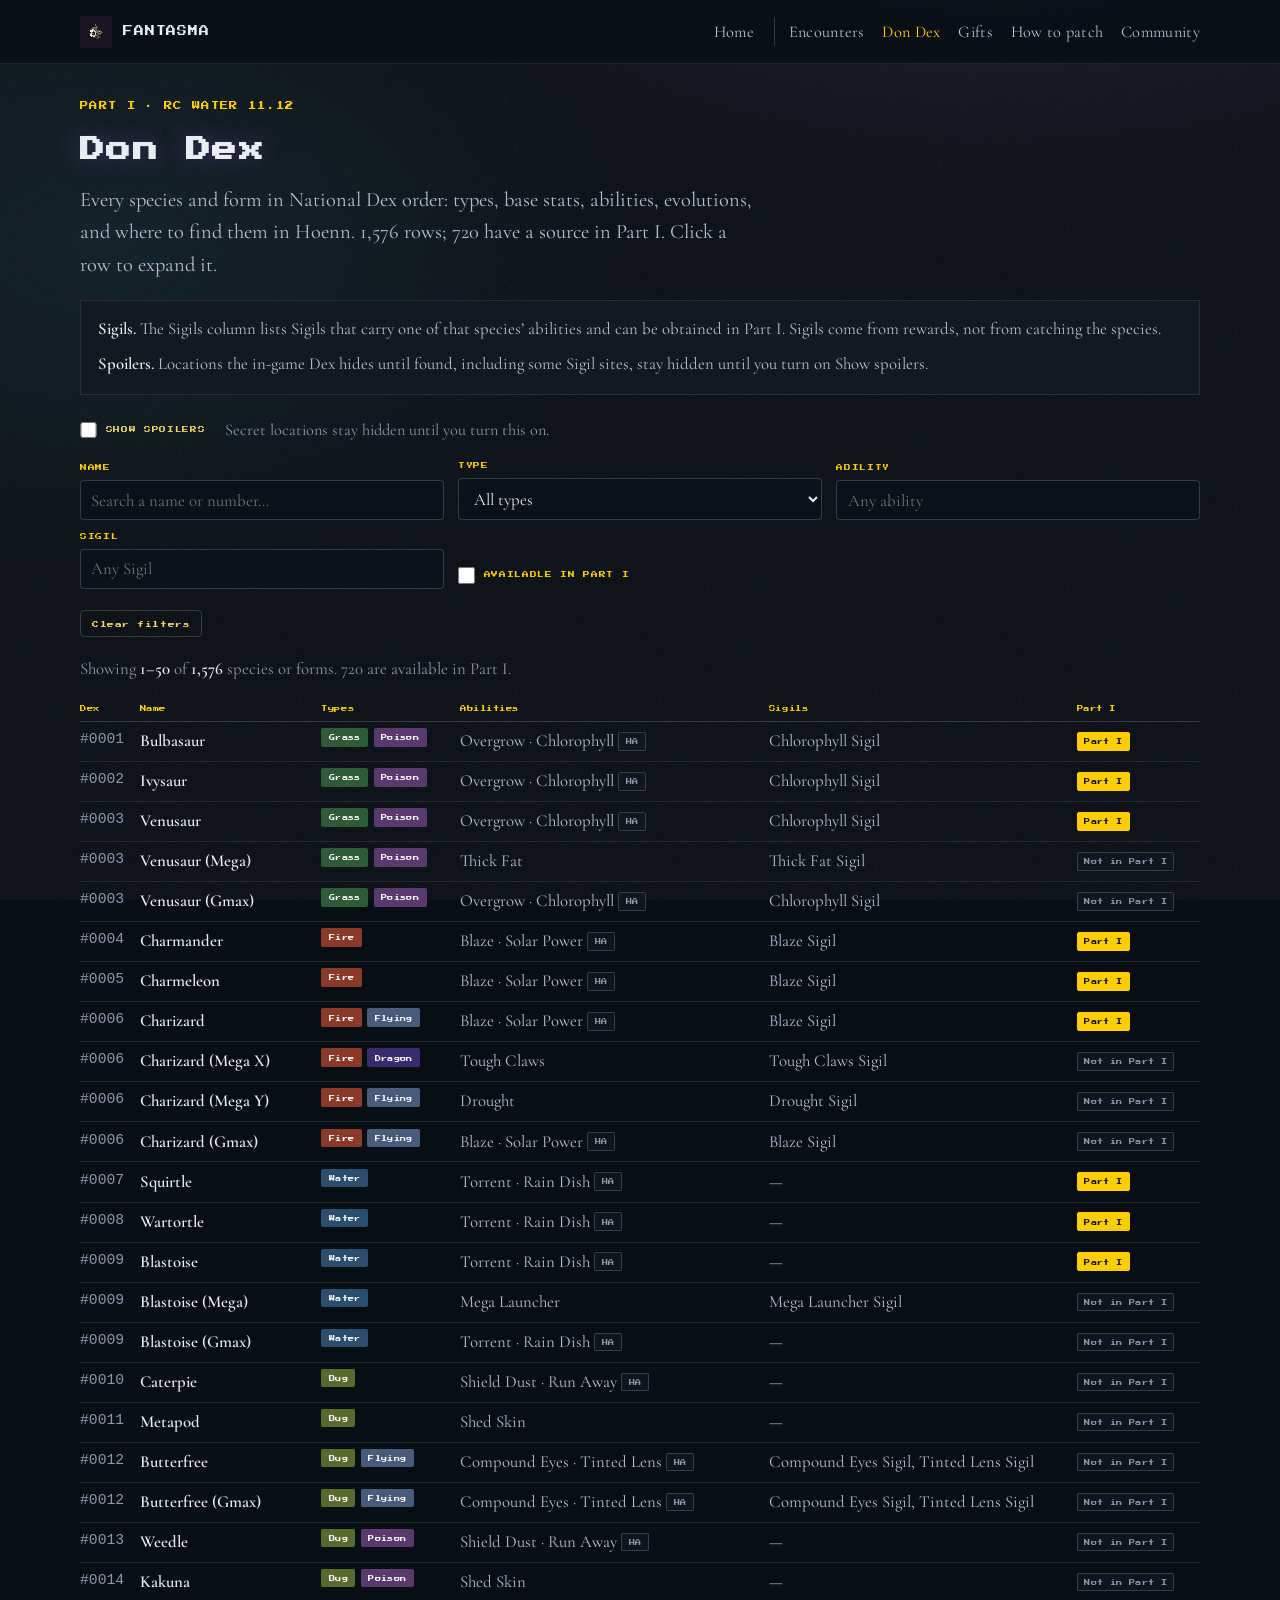
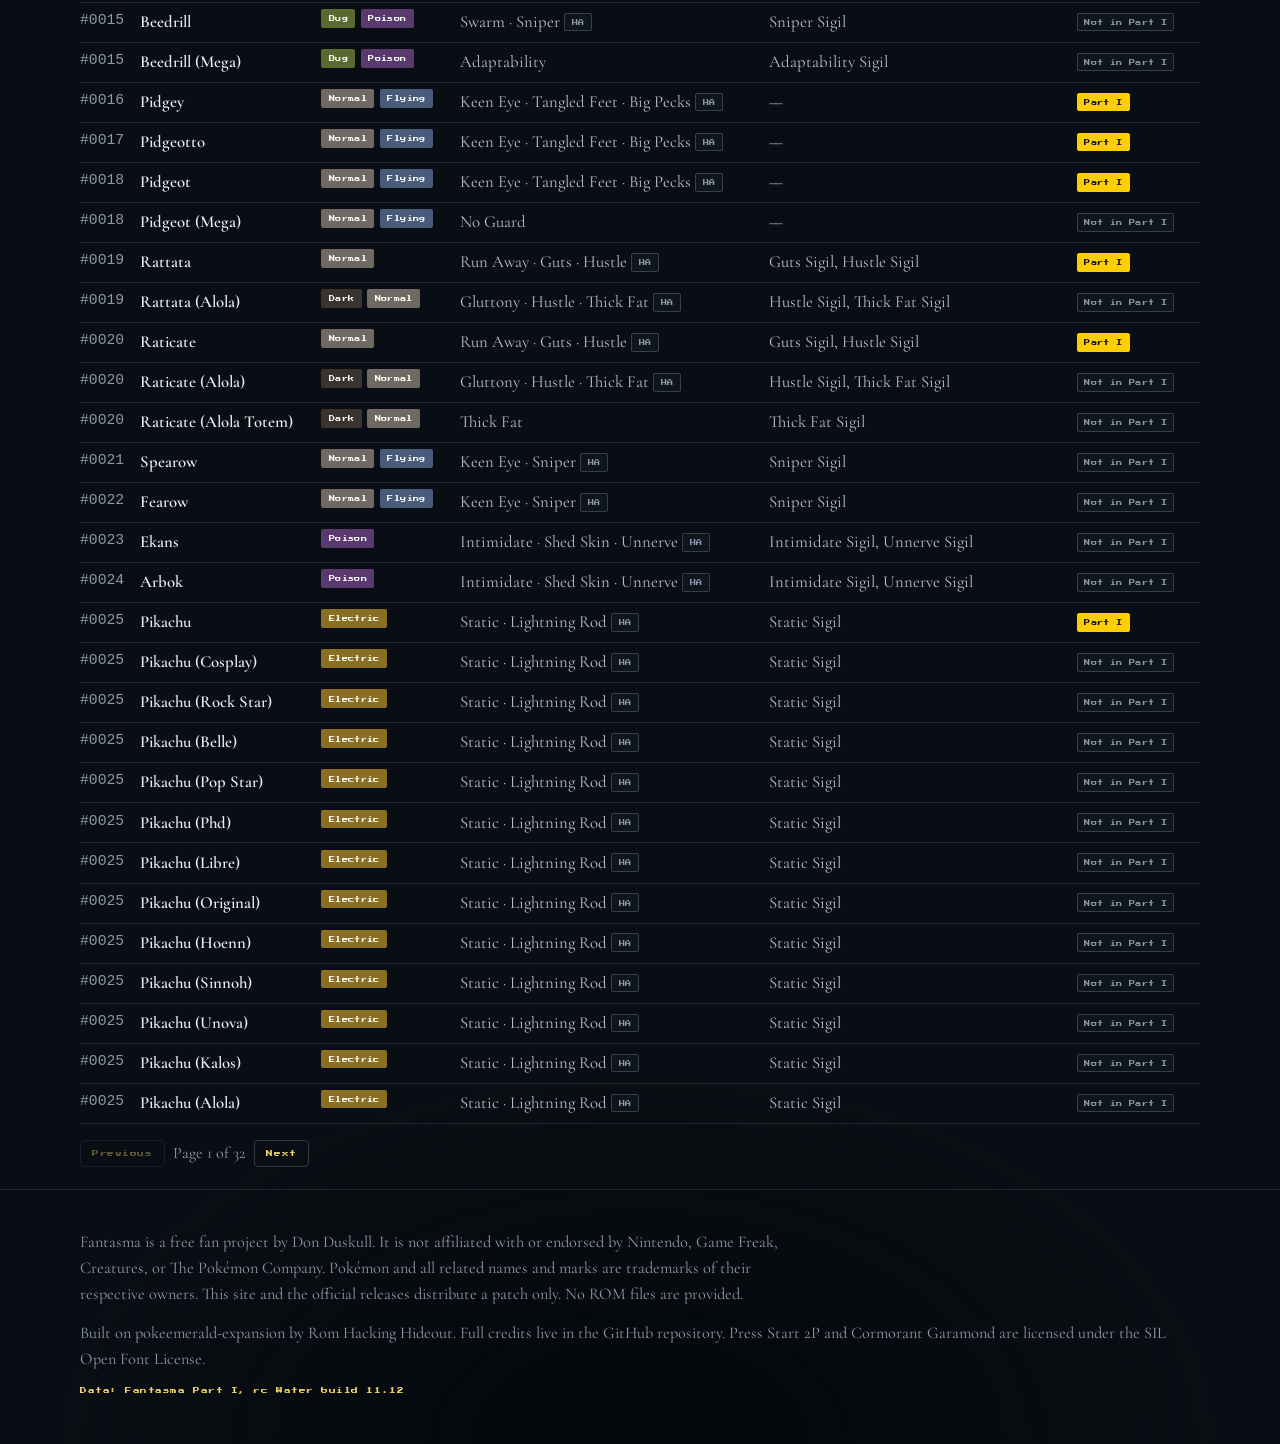
==== dondex.html @ 5aa1adce "Fantasma website" ====
<!DOCTYPE html>
<html lang="en">
<head>
  <meta charset="utf-8">
  <meta name="viewport" content="width=device-width, initial-scale=1">
  <title>Don Dex — Fantasma</title>
  <meta name="description" content="The Don Dex for Fantasma Part I, rc Water build 11.12: 1,576 species and forms with types, stats, abilities, Sigils, evolutions and locations.">
  <meta name="theme-color" content="#090e14">
  <meta name="author" content="Don Duskull">
  <link rel="icon" type="image/png" sizes="32x32" href="assets/favicon-32.png">
  <link rel="icon" type="image/png" sizes="16x16" href="assets/favicon-16.png">
  <link rel="apple-touch-icon" href="assets/apple-touch-icon.png">
  <link rel="stylesheet" href="assets/style.css">
</head>
<body class="data-page">
  <a class="skip" href="#main">Skip to content</a>
  <header class="nav">
    <div class="nav-inner">
      <a class="brand" href="index.html">
        <img src="assets/media/box-art-duskull.png" width="32" height="32" alt="">
        <span>FANTASMA</span>
      </a>
      <button class="nav-toggle" type="button" aria-expanded="false" aria-controls="site-nav" aria-label="Open menu">
        <span></span>
      </button>
      <ul class="nav-links" id="site-nav">
        <li><a href="index.html">Home</a></li>
        <li class="nav-sep"><a href="encounters.html">Encounters</a></li>
        <li><a href="dondex.html" aria-current="page">Don Dex</a></li>
        <li><a href="gifts.html">Gifts</a></li>
        <li><a href="index.html#patch">How to patch</a></li>
        <li><a href="index.html#discord">Community</a></li>
      </ul>
    </div>
  </header>

  <main id="main">
    <section class="data-hero">
      <div class="wrap">
        <p class="kicker">Part I · rc Water 11.12</p>
        <h1>Don Dex</h1>
        <p class="intro">Every species and form in National Dex order: types, base stats, abilities, evolutions, and where to find them in Hoenn. 1,576 rows; 720 have a source in Part I. Click a row to expand it.</p>
        <div class="data-notes">
          <p><strong>Sigils.</strong> The Sigils column lists Sigils that carry one of that species’ abilities and can be obtained in Part I. Sigils come from rewards, not from catching the species.</p>
          <p><strong>Spoilers.</strong> Locations the in-game Dex hides until found, including some Sigil sites, stay hidden until you turn on Show spoilers.</p>
        </div>
        <div class="spoiler-bar">
          <label class="spoiler-toggle">
            <input type="checkbox" id="show-spoilers">
            <span>Show spoilers</span>
          </label>
          <span class="fine">Secret locations stay hidden until you turn this on.</span>
        </div>
        <div class="filters filters-dex">
          <div class="field">
            <label for="filter-q">Name</label>
            <input id="filter-q" type="search" placeholder="Search a name or number…" autocomplete="off">
          </div>
          <div class="field">
            <label for="filter-type">Type</label>
            <select id="filter-type"></select>
          </div>
          <div class="field">
            <label for="filter-ability">Ability</label>
            <input id="filter-ability" type="text" list="ability-list" placeholder="Any ability" autocomplete="off">
            <datalist id="ability-list"></datalist>
          </div>
          <div class="field">
            <label for="filter-sigil">Sigil</label>
            <input id="filter-sigil" type="text" list="sigil-list" placeholder="Any Sigil" autocomplete="off">
            <datalist id="sigil-list"></datalist>
          </div>
          <div class="field field-check">
            <label class="spoiler-toggle" for="filter-part1">
              <input type="checkbox" id="filter-part1">
              <span>Available in Part I</span>
            </label>
          </div>
        </div>
        <p><button class="btn-tiny" type="button" id="clear-filters">Clear filters</button></p>
        <p class="results-status" id="results-status" aria-live="polite">Loading the Don Dex…</p>
        <div class="table-wrap">
          <table class="data-table dex-table">
            <thead>
              <tr>
                <th>Dex</th>
                <th>Name</th>
                <th>Types</th>
                <th>Abilities</th>
                <th>Sigils</th>
                <th>Part I</th>
              </tr>
            </thead>
            <tbody id="dex-body"></tbody>
          </table>
        </div>
        <div class="pager" id="pager" hidden>
          <button class="btn-tiny" type="button" id="page-prev">Previous</button>
          <span class="page-label" id="page-label"></span>
          <button class="btn-tiny" type="button" id="page-next">Next</button>
        </div>
      </div>
    </section>
  </main>

  <footer class="footer">
    <div class="wrap">
      <p class="legal">Fantasma is a free fan project by Don Duskull. It is not affiliated with or endorsed by Nintendo, Game Freak, Creatures, or The Pokémon Company. Pokémon and all related names and marks are trademarks of their respective owners. This site and the official releases distribute a patch only. No ROM files are provided.</p>
      <p class="credit">Built on pokeemerald-expansion by Rom Hacking Hideout. Full credits live in the GitHub repository. Press Start 2P and Cormorant Garamond are licensed under the SIL Open Font License.</p>
      <p class="data-credit">Data: Fantasma Part I, rc Water build 11.12</p>
    </div>
  </footer>

  <script src="assets/js/common.js"></script>
  <script src="assets/js/dondex.js"></script>
</body>
</html>
---- assets/style.css ----
/* Fantasma — Don Duskull, 2026. Self-contained. Fonts: Press Start 2P and Cormorant Garamond (OFL). */

@font-face {
  font-family: "Press Start 2P";
  src: url("fonts/press-start-2p.woff2") format("woff2");
  font-weight: 400;
  font-style: normal;
  font-display: swap;
}

@font-face {
  font-family: "Cormorant Garamond";
  src: url("fonts/cormorant-400.woff2") format("woff2");
  font-weight: 400;
  font-style: normal;
  font-display: swap;
}

@font-face {
  font-family: "Cormorant Garamond";
  src: url("fonts/cormorant-italic.woff2") format("woff2");
  font-weight: 400;
  font-style: italic;
  font-display: swap;
}

@font-face {
  font-family: "Cormorant Garamond";
  src: url("fonts/cormorant-600.woff2") format("woff2");
  font-weight: 600;
  font-style: normal;
  font-display: swap;
}

@font-face {
  font-family: "Cormorant Garamond";
  src: url("fonts/cormorant-700.woff2") format("woff2");
  font-weight: 700;
  font-style: normal;
  font-display: swap;
}

:root {
  /* Palette from the in-game title screen (01_title.png, 240x160). */
  --bg: #090e14;
  --bg-raise: #121920;
  --bg-card: #1b242b;
  --fog: #29333d;
  --line: rgba(175, 180, 201, 0.26);
  --line-strong: rgba(155, 111, 208, 0.55);
  --line-subtle: rgba(175, 180, 201, 0.14);
  --gold: #ffce00;
  --gold-soft: #f3d56a;
  --bone: #e8edf4;
  --bone-dim: #b7c0d0;
  --muted: #8e98aa;
  --violet: #9b6fd0;
  --violet-art: #8452bd;
  --violet-deep: #382848;
  --glow: rgba(132, 82, 189, 0.45);
  --eye: #9c3939;
  --ink: #e8edf4;
  --ink-on-accent: #090e14;
  --nav-bg: rgba(9, 14, 20, 0.86);
  --input-bg: #0b1118;
  --serif: "Cormorant Garamond", "Palatino Linotype", Palatino, "Times New Roman", serif;
  --pixel: "Press Start 2P", "Courier New", monospace;
  --mono: ui-monospace, "SF Mono", Menlo, Consolas, monospace;
  --wrap: 1120px;
  --nav-h: 64px;
  --radius: 4px;
}

*, *::before, *::after { box-sizing: border-box; }

html {
  scroll-behavior: smooth;
  background: var(--bg);
}

body {
  margin: 0;
  color: var(--ink);
  background:
    radial-gradient(1200px 700px at 78% -8%, rgba(132, 82, 189, 0.28), transparent 62%),
    radial-gradient(900px 560px at 8% 8%, rgba(41, 90, 107, 0.22), transparent 58%),
    radial-gradient(1000px 640px at 50% 100%, rgba(1, 6, 9, 0.85), transparent 58%),
    var(--bg);
  font-family: var(--serif);
  font-size: 1.2rem;
  line-height: 1.6;
  font-weight: 400;
}

body::before {
  content: "";
  position: fixed;
  inset: 0;
  pointer-events: none;
  z-index: 0;
  opacity: 0.07;
  background-image: url("data:image/svg+xml,%3Csvg xmlns='http://www.w3.org/2000/svg' width='180' height='180'%3E%3Cfilter id='n'%3E%3CfeTurbulence type='fractalNoise' baseFrequency='.85' numOctaves='4' stitchTiles='stitch'/%3E%3C/filter%3E%3Crect width='180' height='180' filter='url(%23n)'/%3E%3C/svg%3E");
}

img { max-width: 100%; height: auto; display: block; }
a { color: var(--gold-soft); text-underline-offset: 0.18em; }
a:hover { color: var(--gold); }
:focus-visible {
  outline: 2px solid var(--gold);
  outline-offset: 3px;
}

.skip {
  position: absolute;
  left: 1rem;
  top: -100px;
  background: var(--gold);
  color: var(--ink-on-accent);
  padding: 0.5rem 0.8rem;
  z-index: 100;
  font-family: var(--pixel);
  font-size: 0.55rem;
}
.skip:focus { top: 0.6rem; }

.wrap {
  width: min(var(--wrap), calc(100% - 2.4rem));
  margin-inline: auto;
  position: relative;
  z-index: 1;
}

/* ----- Nav ----- */
.nav {
  position: sticky;
  top: 0;
  z-index: 40;
  min-height: var(--nav-h);
  height: auto;
  display: flex;
  align-items: center;
  border-bottom: 1px solid var(--line-subtle);
  background: var(--nav-bg);
  backdrop-filter: blur(12px);
}
.nav-inner {
  display: flex;
  align-items: center;
  justify-content: space-between;
  gap: 1rem;
  width: min(var(--wrap), calc(100% - 2.4rem));
  margin-inline: auto;
  padding: 0.55rem 0;
  flex-wrap: wrap;
}
.brand {
  display: flex;
  align-items: center;
  gap: 0.7rem;
  text-decoration: none;
  color: var(--bone);
}
.brand img {
  width: 32px;
  height: 32px;
  image-rendering: pixelated;
}
.brand span {
  font-family: var(--pixel);
  font-size: 0.62rem;
  letter-spacing: 0.08em;
  line-height: 1;
}
.nav-links {
  display: flex;
  flex-wrap: wrap;
  gap: 0.2rem 1.1rem;
  list-style: none;
  margin: 0;
  padding: 0;
}
.nav-links a {
  color: var(--bone-dim);
  text-decoration: none;
  font-size: 1.02rem;
  letter-spacing: 0.02em;
}
.nav-links a:hover { color: var(--gold-soft); }
.nav-links a[aria-current="page"] { color: var(--gold); }
.nav-sep {
  margin-left: 0.15rem;
  padding-left: 0.85rem;
  border-left: 1px solid var(--line);
}
.nav-toggle {
  display: none;
  background: transparent;
  border: 1px solid var(--line);
  color: var(--bone);
  width: 42px;
  height: 36px;
  padding: 0;
  cursor: pointer;
}
.nav-toggle span,
.nav-toggle span::before,
.nav-toggle span::after {
  display: block;
  width: 16px;
  height: 1px;
  background: var(--bone);
  margin: 0 auto;
  position: relative;
  content: "";
}
.nav-toggle span::before { position: absolute; top: -5px; }
.nav-toggle span::after { position: absolute; top: 5px; }

/* ----- Hero ----- */
.hero {
  padding: 3.2rem 0 4.2rem;
  position: relative;
}
.hero-grid {
  display: grid;
  grid-template-columns: minmax(0, 1.05fr) minmax(260px, 0.85fr);
  gap: 3rem;
  align-items: center;
}
.kicker {
  font-family: var(--pixel);
  font-size: 0.52rem;
  letter-spacing: 0.16em;
  color: var(--gold);
  text-transform: uppercase;
  margin: 0 0 1.1rem;
  line-height: 1.8;
}
.hero h1 {
  font-family: var(--pixel);
  font-size: clamp(1.35rem, 4.6vw, 2.55rem);
  line-height: 1.35;
  letter-spacing: 0.06em;
  margin: 0 0 1rem;
  color: var(--bone);
  text-shadow: 0 0 24px var(--glow);
}
.tagline {
  font-style: italic;
  font-size: clamp(1.45rem, 3vw, 2.05rem);
  line-height: 1.25;
  color: var(--gold-soft);
  margin: 0 0 1.1rem;
  font-weight: 400;
}
.lede {
  color: var(--bone-dim);
  max-width: 38rem;
  margin: 0 0 1.6rem;
  font-size: 1.22rem;
}
.meta-row {
  display: flex;
  flex-wrap: wrap;
  gap: 0.45rem;
  margin: 0 0 1.6rem;
}
.chip {
  font-family: var(--pixel);
  font-size: 0.45rem;
  letter-spacing: 0.08em;
  color: var(--gold-soft);
  border: 1px solid var(--line);
  padding: 0.45rem 0.55rem 0.35rem;
  background: rgba(18, 25, 32, 0.7);
}
.cta {
  display: flex;
  flex-wrap: wrap;
  gap: 0.7rem;
  margin-bottom: 1rem;
}
.btn {
  display: inline-flex;
  align-items: center;
  justify-content: center;
  text-decoration: none;
  font-family: var(--pixel);
  font-size: 0.52rem;
  letter-spacing: 0.06em;
  line-height: 1.4;
  padding: 0.95rem 1.05rem 0.85rem;
  border-radius: var(--radius);
  border: 1px solid transparent;
  transition: background 0.15s ease, color 0.15s ease, border-color 0.15s ease;
}
.btn-primary {
  background: var(--gold);
  color: var(--ink-on-accent);
  border-color: var(--gold);
}
.btn-primary:hover { background: var(--gold-soft); color: var(--ink-on-accent); }
.btn-secondary {
  background: transparent;
  color: var(--gold-soft);
  border-color: var(--line-strong);
}
.btn-secondary:hover { border-color: var(--gold); color: var(--gold); }
.fine {
  margin: 0;
  color: var(--muted);
  font-size: 1.02rem;
}
.cover {
  position: relative;
  justify-self: center;
  width: min(100%, 440px);
}
.cover::after {
  content: "";
  position: absolute;
  inset: 8% 6% auto 6%;
  height: 90%;
  background: radial-gradient(circle, var(--glow), transparent 68%);
  filter: blur(18px);
  z-index: 0;
  pointer-events: none;
}
.cover img {
  position: relative;
  z-index: 1;
  width: 100%;
  border: 1px solid var(--line);
  box-shadow: 0 30px 60px rgba(0, 0, 0, 0.55);
}

/* ----- Sections ----- */
section {
  position: relative;
  z-index: 1;
  padding: 3.4rem 0;
  border-top: 1px solid var(--line-subtle);
}
.section-label {
  font-family: var(--pixel);
  font-size: 0.5rem;
  letter-spacing: 0.18em;
  color: var(--gold);
  text-transform: uppercase;
  margin: 0 0 0.85rem;
}
h2 {
  font-family: var(--pixel);
  font-size: clamp(0.85rem, 2.2vw, 1.05rem);
  line-height: 1.55;
  margin: 0 0 1.2rem;
  color: var(--bone);
}
h3 {
  font-family: var(--serif);
  font-weight: 600;
  font-size: 1.45rem;
  margin: 0 0 0.4rem;
  color: var(--gold-soft);
}
.intro {
  font-size: 1.28rem;
  color: var(--bone-dim);
  max-width: 42rem;
  margin: 0 0 1.8rem;
}

/* Trailer */
.trailer-slot {
  position: relative;
  width: 100%;
  aspect-ratio: 16 / 9;
  background: var(--input-bg);
  border: 1px solid var(--line);
  overflow: hidden;
}
.trailer-placeholder {
  position: absolute;
  inset: 0;
  display: block;
  text-decoration: none;
  color: inherit;
}
.trailer-placeholder img {
  position: absolute;
  inset: 0;
  width: 100%;
  height: 100%;
  object-fit: cover;
  object-position: center 30%;
  opacity: 0.55;
  filter: saturate(0.85) brightness(0.7);
}
.trailer-placeholder::before {
  content: "";
  position: absolute;
  inset: 0;
  background: rgba(9, 14, 20, 0.28);
  z-index: 1;
}
.play-mark {
  position: absolute;
  z-index: 2;
  left: 50%;
  top: 50%;
  transform: translate(-50%, -50%);
  width: 74px;
  height: 74px;
  border-radius: 50%;
  border: 1px solid var(--gold);
  background: rgba(9, 14, 20, 0.55);
  display: grid;
  place-items: center;
}
.play-mark::after {
  content: "";
  width: 0;
  height: 0;
  border-style: solid;
  border-width: 10px 0 10px 18px;
  border-color: transparent transparent transparent var(--gold-soft);
  margin-left: 4px;
}
.trailer-embed {
  position: absolute;
  inset: 0;
  width: 100%;
  height: 100%;
  border: 0;
}
.trailer-note {
  margin: 0.9rem 0 0;
  color: var(--bone-dim);
  max-width: 42rem;
  font-size: 1.12rem;
}
.trailer-note .kicker { display: block; margin: 0 0 0.45rem; }
.visually-hidden {
  position: absolute;
  width: 1px;
  height: 1px;
  padding: 0;
  margin: -1px;
  overflow: hidden;
  clip: rect(0, 0, 0, 0);
  white-space: nowrap;
  border: 0;
}

/* Features */
.feature-grid {
  display: grid;
  grid-template-columns: repeat(2, minmax(0, 1fr));
  gap: 1rem;
}
.card {
  background: linear-gradient(180deg, rgba(27, 36, 43, 0.94), rgba(12, 19, 24, 0.94));
  border: 1px solid var(--line-subtle);
  padding: 1.15rem 1.2rem 1.2rem;
}
.card p {
  margin: 0;
  color: var(--bone-dim);
  font-size: 1.12rem;
}
.card h3 { font-size: 1.32rem; }

/* Gallery */
.gallery {
  display: grid;
  grid-template-columns: repeat(3, minmax(0, 1fr));
  gap: 0.75rem;
}
.shot {
  margin: 0;
  background: var(--input-bg);
  border: 1px solid var(--line-subtle);
  cursor: zoom-in;
  text-decoration: none;
  color: inherit;
  display: block;
}
.shot img {
  width: 100%;
  aspect-ratio: 3 / 2;
  object-fit: cover;
  image-rendering: pixelated;
  background: #000;
}
.shot figcaption {
  font-size: 0.98rem;
  color: var(--muted);
  padding: 0.45rem 0.6rem 0.6rem;
}

/* Patch */
ol.steps {
  margin: 0 0 1.6rem;
  padding: 0;
  list-style: none;
  counter-reset: step;
}
ol.steps li {
  counter-increment: step;
  position: relative;
  padding: 0.85rem 0 0.85rem 3.2rem;
  border-top: 1px solid var(--line-subtle);
  color: var(--bone-dim);
}
ol.steps li:last-child { border-bottom: 1px solid var(--line-subtle); }
ol.steps li::before {
  content: counter(step, decimal-leading-zero);
  position: absolute;
  left: 0;
  top: 1.05rem;
  font-family: var(--pixel);
  font-size: 0.52rem;
  color: var(--gold);
}
ol.steps strong { color: var(--bone); font-weight: 600; }

.checks {
  display: grid;
  grid-template-columns: 1fr 1fr;
  gap: 1rem;
  margin: 1.2rem 0 0.4rem;
}
.check {
  background: var(--bg-raise);
  border: 1px solid var(--line-subtle);
  padding: 1rem 1.1rem;
}
.check h3 {
  font-family: var(--pixel);
  font-size: 0.48rem;
  letter-spacing: 0.1em;
  color: var(--gold);
  margin-bottom: 0.8rem;
}
.check dl { margin: 0; }
.check dt {
  font-size: 0.92rem;
  color: var(--muted);
  margin-top: 0.45rem;
}
.check dd {
  margin: 0;
  font-family: var(--mono);
  font-size: 0.92rem;
  color: var(--bone);
  word-break: break-all;
}
.note {
  color: var(--muted);
  font-size: 1.05rem;
  margin: 1.1rem 0 0;
}

/* FAQ */
.faq details {
  border-top: 1px solid var(--line-subtle);
  padding: 0.9rem 0;
}
.faq details:last-child { border-bottom: 1px solid var(--line-subtle); }
.faq summary {
  cursor: pointer;
  font-weight: 600;
  font-size: 1.28rem;
  color: var(--bone);
  list-style: none;
}
.faq summary::-webkit-details-marker { display: none; }
.faq summary::after {
  content: "+";
  float: right;
  color: var(--gold);
  font-weight: 400;
  font-size: 1.4rem;
  line-height: 1;
}
.faq details[open] summary::after { content: "–"; }
.faq details p {
  margin: 0.6rem 0 0.2rem;
  color: var(--bone-dim);
  max-width: 46rem;
}

/* Community */
.links {
  display: grid;
  grid-template-columns: repeat(2, minmax(0, 1fr));
  gap: 0.75rem;
}
.link-card {
  display: block;
  text-decoration: none;
  color: inherit;
  border: 1px solid var(--line-subtle);
  padding: 1rem 1.1rem;
  background: var(--bg-raise);
}
.link-card:hover { border-color: var(--line-strong); }
.link-card .name {
  font-family: var(--pixel);
  font-size: 0.52rem;
  color: var(--gold-soft);
  letter-spacing: 0.08em;
  margin: 0 0 0.35rem;
}
.link-card p { margin: 0; color: var(--muted); font-size: 1.05rem; }
.link-card.soon {
  opacity: 0.72;
  cursor: default;
}
.link-card.soon .name { color: var(--muted); }

/* Footer */
.footer {
  border-top: 1px solid var(--line-subtle);
  padding: 2.4rem 0 3rem;
  position: relative;
  z-index: 1;
  color: var(--muted);
  font-size: 1.02rem;
}
.footer .legal { max-width: 46rem; margin: 0 0 0.8rem; }
.footer .credit { margin: 0; }

/* Lightbox */
.lightbox {
  position: fixed;
  inset: 0;
  background: rgba(0, 0, 0, 0.88);
  display: none;
  z-index: 80;
  padding: 2rem 1rem;
  overflow: auto;
}
.lightbox.open { display: grid; place-items: center; }
.lightbox img {
  max-width: min(1200px, 100%);
  max-height: 86vh;
  width: auto;
  height: auto;
  image-rendering: pixelated;
  margin: 0 auto;
  box-shadow: 0 10px 40px rgba(0,0,0,0.5);
}
.lightbox p {
  text-align: center;
  color: var(--bone-dim);
  margin: 0.7rem 0 0;
}
.lightbox-close {
  position: fixed;
  top: 1rem;
  right: 1rem;
  background: transparent;
  border: 1px solid var(--line);
  color: var(--bone);
  font-family: var(--pixel);
  font-size: 0.55rem;
  padding: 0.55rem 0.6rem 0.4rem;
  cursor: pointer;
}

@media (max-width: 860px) {
  .hero-grid { grid-template-columns: 1fr; gap: 2rem; }
  .cover { order: -1; width: min(100%, 360px); }
  .feature-grid, .checks, .links { grid-template-columns: 1fr; }
  .gallery { grid-template-columns: repeat(2, minmax(0, 1fr)); }
  .nav-toggle { display: grid; place-items: center; }
  .nav-links {
    display: none;
    position: absolute;
    top: var(--nav-h);
    left: 0;
    right: 0;
    background: rgba(9, 14, 20, 0.96);
    border-bottom: 1px solid var(--line);
    padding: 0.8rem 1.2rem 1.1rem;
    flex-direction: column;
    gap: 0.7rem;
  }
  .nav.open .nav-links { display: flex; }
}

@media (max-width: 520px) {
  body { font-size: 1.12rem; }
  .gallery { grid-template-columns: 1fr; }
  .hero { padding-top: 2rem; }
  .cta .btn { width: 100%; }
}

@media (prefers-reduced-motion: reduce) {
  html { scroll-behavior: auto; }
}


/* ----- Data pages ----- */
body.data-page { font-size: 1.16rem; }
.data-hero { padding: 2.2rem 0 1.4rem; border-top: 0; }
.data-hero h1 {
  font-family: var(--pixel);
  font-size: clamp(1.05rem, 3.2vw, 1.55rem);
  line-height: 1.45;
  letter-spacing: 0.06em;
  margin: 0 0 1rem;
  color: var(--bone);
  text-shadow: 0 0 24px var(--glow);
}
.data-hero .intro { margin-bottom: 1.1rem; }
.data-notes {
  margin: 0 0 1.4rem;
  padding: 0.95rem 1.05rem;
  background: var(--bg-raise);
  border: 1px solid var(--line-subtle);
  color: var(--bone-dim);
  font-size: 1.05rem;
}
.data-notes p { margin: 0 0 0.55rem; }
.data-notes p:last-child { margin: 0; }
.data-notes strong { color: var(--bone); font-weight: 600; }

.filters {
  display: grid;
  grid-template-columns: repeat(4, minmax(0, 1fr));
  gap: 0.75rem 0.9rem;
  margin: 0 0 1rem;
  align-items: end;
}
.filters.filters-dex { grid-template-columns: repeat(3, minmax(0, 1fr)); }
.field { display: flex; flex-direction: column; gap: 0.35rem; min-width: 0; }
.field-check {
  justify-content: flex-end;
  padding-bottom: 0.35rem;
}
.field label, .spoiler-toggle {
  font-family: var(--pixel);
  font-size: 0.42rem;
  letter-spacing: 0.1em;
  text-transform: uppercase;
  color: var(--gold);
  line-height: 1.6;
}
.field input[type="search"],
.field input[type="text"],
.field select {
  width: 100%;
  background: var(--input-bg);
  color: var(--bone);
  border: 1px solid var(--line);
  border-radius: var(--radius);
  padding: 0.55rem 0.65rem;
  font-family: var(--serif);
  font-size: 1.05rem;
}
.field input:focus, .field select:focus {
  outline: 2px solid var(--gold);
  outline-offset: 1px;
  border-color: var(--gold);
}
.field select option { background: var(--bg-raise); color: var(--bone); }
.spoiler-bar {
  display: flex;
  flex-wrap: wrap;
  align-items: center;
  gap: 0.7rem 1.2rem;
  margin: 0 0 1.15rem;
}
.spoiler-toggle {
  display: inline-flex;
  align-items: center;
  gap: 0.55rem;
  cursor: pointer;
  color: var(--gold-soft);
  user-select: none;
}
.spoiler-toggle input {
  width: 1.05rem;
  height: 1.05rem;
  accent-color: var(--gold);
  margin: 0;
}
.btn-tiny {
  display: inline-flex;
  align-items: center;
  justify-content: center;
  background: transparent;
  color: var(--gold-soft);
  border: 1px solid var(--line);
  border-radius: var(--radius);
  font-family: var(--pixel);
  font-size: 0.42rem;
  letter-spacing: 0.08em;
  line-height: 1.4;
  padding: 0.55rem 0.7rem 0.45rem;
  cursor: pointer;
}
.btn-tiny:hover { border-color: var(--gold); color: var(--gold); }
.btn-tiny:disabled { opacity: 0.4; cursor: default; }

.results-status {
  color: var(--muted);
  margin: 0 0 0.9rem;
  font-size: 1.05rem;
  min-height: 1.5em;
}
.results-status.is-error { color: #e8a0a8; }
.results-status strong { color: var(--bone); font-weight: 600; }

.area-block {
  background: linear-gradient(180deg, rgba(27, 36, 43, 0.94), rgba(12, 19, 24, 0.94));
  border: 1px solid var(--line-subtle);
  padding: 1.1rem 1.15rem 1.2rem;
  margin: 0 0 1rem;
}
.area-block h2 {
  font-family: var(--serif);
  font-weight: 600;
  font-size: 1.5rem;
  line-height: 1.3;
  letter-spacing: 0;
  margin: 0 0 0.25rem;
  color: var(--gold-soft);
  text-shadow: none;
}
.area-meta {
  margin: 0 0 0.9rem;
  color: var(--muted);
  font-size: 1rem;
}
.method-block { margin: 0 0 1rem; }
.method-block:last-child { margin: 0; }
.method-block h3 {
  font-family: var(--pixel);
  font-size: 0.48rem;
  letter-spacing: 0.08em;
  color: var(--gold);
  margin: 0 0 0.5rem;
  display: flex;
  flex-wrap: wrap;
  gap: 0.35rem 0.7rem;
  align-items: baseline;
  line-height: 1.7;
}
.method-block h3 .muted { color: var(--muted); }

.table-wrap { overflow-x: auto; }
.data-table {
  width: 100%;
  border-collapse: collapse;
  font-size: 1.05rem;
}
.data-table th {
  text-align: left;
  font-family: var(--pixel);
  font-size: 0.4rem;
  letter-spacing: 0.08em;
  color: var(--gold);
  font-weight: 400;
  padding: 0.4rem 0.55rem 0.45rem 0;
  border-bottom: 1px solid var(--line);
  white-space: nowrap;
}
.data-table td {
  padding: 0.38rem 0.55rem 0.38rem 0;
  border-bottom: 1px solid var(--line-subtle);
  color: var(--bone-dim);
  vertical-align: top;
}
.data-table td a { color: var(--gold-soft); text-decoration: none; }
.data-table td a:hover { color: var(--gold); text-decoration: underline; }
.data-table tbody tr:hover td { color: var(--bone); background: rgba(155, 111, 208, 0.08); }
.data-table .num { font-variant-numeric: tabular-nums; white-space: nowrap; }
.data-table .species { color: var(--bone); font-weight: 600; }
.data-table .dex-num {
  font-family: var(--mono);
  font-size: 0.92rem;
  color: var(--muted);
  white-space: nowrap;
}

.dex-table tbody tr.dex-row { cursor: pointer; }
.dex-table tbody tr.dex-row:focus { outline: 2px solid var(--gold); outline-offset: -2px; }
.dex-table tbody tr.dex-row.is-open td { border-bottom-color: transparent; background: rgba(132, 82, 189, 0.18); }
.dex-detail td {
  background: rgba(18, 25, 32, 0.92);
  padding: 0.2rem 0 1.05rem;
  border-bottom: 1px solid var(--line);
  color: var(--bone-dim);
}
.dex-detail[hidden] { display: none; }
.detail-grid {
  display: grid;
  grid-template-columns: minmax(220px, 0.9fr) minmax(0, 1.2fr);
  gap: 1.2rem 1.6rem;
  padding: 0.7rem 0.2rem 0.2rem;
}
.detail-grid h3 {
  font-family: var(--pixel);
  font-size: 0.42rem;
  letter-spacing: 0.1em;
  color: var(--gold);
  margin: 0 0 0.55rem;
}
.detail-panel p, .detail-panel li { margin: 0 0 0.35rem; font-size: 1.05rem; }
.detail-panel ul { margin: 0; padding: 0 0 0 1.1rem; }
.detail-panel .empty { color: var(--muted); font-style: italic; }

.stat-list { display: grid; gap: 0.28rem; }
.stat {
  display: grid;
  grid-template-columns: 4.6rem 2.4rem minmax(0, 1fr);
  gap: 0.4rem;
  align-items: center;
}
.stat-name { font-size: 0.92rem; color: var(--muted); }
.stat-val { font-family: var(--mono); font-size: 0.92rem; color: var(--bone); text-align: right; }
.stat-bar {
  height: 8px;
  background: rgba(255, 206, 0, 0.14);
  border-radius: 2px;
  overflow: hidden;
}
.stat-bar > span {
  display: block;
  height: 100%;
  background: linear-gradient(90deg, var(--violet), var(--gold));
  border-radius: 2px;
}
.stat.total .stat-bar > span { background: var(--gold); }

.type-chip, .badge {
  display: inline-block;
  font-family: var(--pixel);
  font-size: 0.38rem;
  letter-spacing: 0.06em;
  line-height: 1;
  padding: 0.38rem 0.4rem 0.28rem;
  border-radius: 2px;
  margin: 0 0.2rem 0.2rem 0;
  vertical-align: middle;
  color: var(--bone);
  border: 1px solid transparent;
}
.type-chip { color: #ffffff; }
.type-wrap { display: flex; flex-wrap: wrap; gap: 0.15rem; }
.badge { border-color: var(--line); color: var(--gold-soft); background: rgba(18, 25, 32, 0.7); }
.badge-part { color: var(--ink-on-accent); background: var(--gold); border-color: var(--gold); }
.badge-warn { color: #f0c8c8; border-color: rgba(156, 57, 57, 0.65); }
.badge-secret { color: var(--gold-soft); border-color: var(--violet); background: rgba(56, 40, 72, 0.55); }
.badge-muted { color: var(--muted); }

.type-chip[data-type="Normal"] { background: #6e6a62; }
.type-chip[data-type="Fire"] { background: #8a3a28; }
.type-chip[data-type="Water"] { background: #2b4d6e; }
.type-chip[data-type="Electric"] { background: #8a6e22; }
.type-chip[data-type="Grass"] { background: #2f5a38; }
.type-chip[data-type="Ice"] { background: #3c6a6e; }
.type-chip[data-type="Fighting"] { background: #6b2e2a; }
.type-chip[data-type="Poison"] { background: #5a3a6e; }
.type-chip[data-type="Ground"] { background: #6e5430; }
.type-chip[data-type="Flying"] { background: #4a5a7a; }
.type-chip[data-type="Psychic"] { background: #7a3d5c; }
.type-chip[data-type="Bug"] { background: #5a6a2e; }
.type-chip[data-type="Rock"] { background: #6a5a38; }
.type-chip[data-type="Ghost"] { background: #4a3a62; }
.type-chip[data-type="Dragon"] { background: #3a2a6e; }
.type-chip[data-type="Dark"] { background: #3a342e; }
.type-chip[data-type="Steel"] { background: #5a5e66; }
.type-chip[data-type="Fairy"] { background: #7a4a62; }

.pager {
  display: flex;
  flex-wrap: wrap;
  align-items: center;
  gap: 0.55rem;
  margin: 1rem 0 0;
}
.pager .page-label { color: var(--muted); font-size: 1rem; }

.kind-block { margin: 0 0 1.4rem; }
.kind-block h2 {
  font-family: var(--pixel);
  font-size: 0.62rem;
  line-height: 1.5;
  margin: 0 0 0.7rem;
}
.gift-card {
  background: linear-gradient(180deg, rgba(27, 36, 43, 0.94), rgba(12, 19, 24, 0.94));
  border: 1px solid var(--line-subtle);
  padding: 0.95rem 1.05rem;
  margin: 0 0 0.65rem;
}
.gift-card.is-unreachable { opacity: 0.92; border-color: rgba(156, 57, 57, 0.55); }
.gift-card h3 {
  font-family: var(--serif);
  font-size: 1.35rem;
  margin: 0 0 0.25rem;
}
.gift-card h3 a { color: var(--gold-soft); text-decoration: none; }
.gift-card h3 a:hover { color: var(--gold); text-decoration: underline; }
.gift-meta { margin: 0; color: var(--bone-dim); font-size: 1.05rem; }
.gift-meta .loc { color: var(--bone); }
.gift-note { margin: 0.45rem 0 0; color: var(--muted); font-size: 1.02rem; }
.spoiler-teaser {
  border: 1px dashed var(--line-strong);
  padding: 0.9rem 1rem;
  color: var(--muted);
  font-style: italic;
  margin: 0 0 1rem;
}

.footer .data-credit {
  margin: 0.8rem 0 0;
  color: var(--gold-soft);
  font-family: var(--pixel);
  font-size: 0.42rem;
  letter-spacing: 0.08em;
  line-height: 1.7;
}

@media (max-width: 860px) {
  .filters, .filters.filters-dex { grid-template-columns: 1fr 1fr; }
  .nav-sep { margin-left: 0; padding-left: 0; border-left: 0; }
  .detail-grid { grid-template-columns: 1fr; }
}
@media (max-width: 620px) {
  .filters, .filters.filters-dex { grid-template-columns: 1fr; }
  .field-check { padding-bottom: 0; justify-content: flex-start; }
  .dex-table thead { display: none; }
  .dex-table, .dex-table tbody, .dex-table tr.dex-row, .dex-table td { display: block; width: 100%; }
  .dex-table tr.dex-row {
    border: 1px solid var(--line-subtle);
    background: var(--bg-raise);
    margin: 0 0 0.55rem;
    padding: 0.55rem 0.7rem 0.35rem;
  }
  .dex-table tr.dex-row td {
    border: 0;
    padding: 0.12rem 0;
    display: flex;
    gap: 0.6rem;
    align-items: baseline;
  }
  .dex-table tr.dex-row td::before {
    content: attr(data-label);
    font-family: var(--pixel);
    font-size: 0.36rem;
    letter-spacing: 0.08em;
    color: var(--gold);
    width: 5.6rem;
    flex: 0 0 5.6rem;
    line-height: 1.6;
  }
  .dex-table tr.dex-row td.species { font-size: 1.2rem; }
  .dex-table tr.dex-detail { display: block; width: 100%; }
  .dex-table tr.dex-detail td { display: block; width: 100%; padding: 0.4rem 0.7rem 1rem; }
  .dex-table tbody tr:hover td { background: transparent; }
  .dex-table tbody tr.dex-row.is-open { background: rgba(132, 82, 189, 0.18); }
}
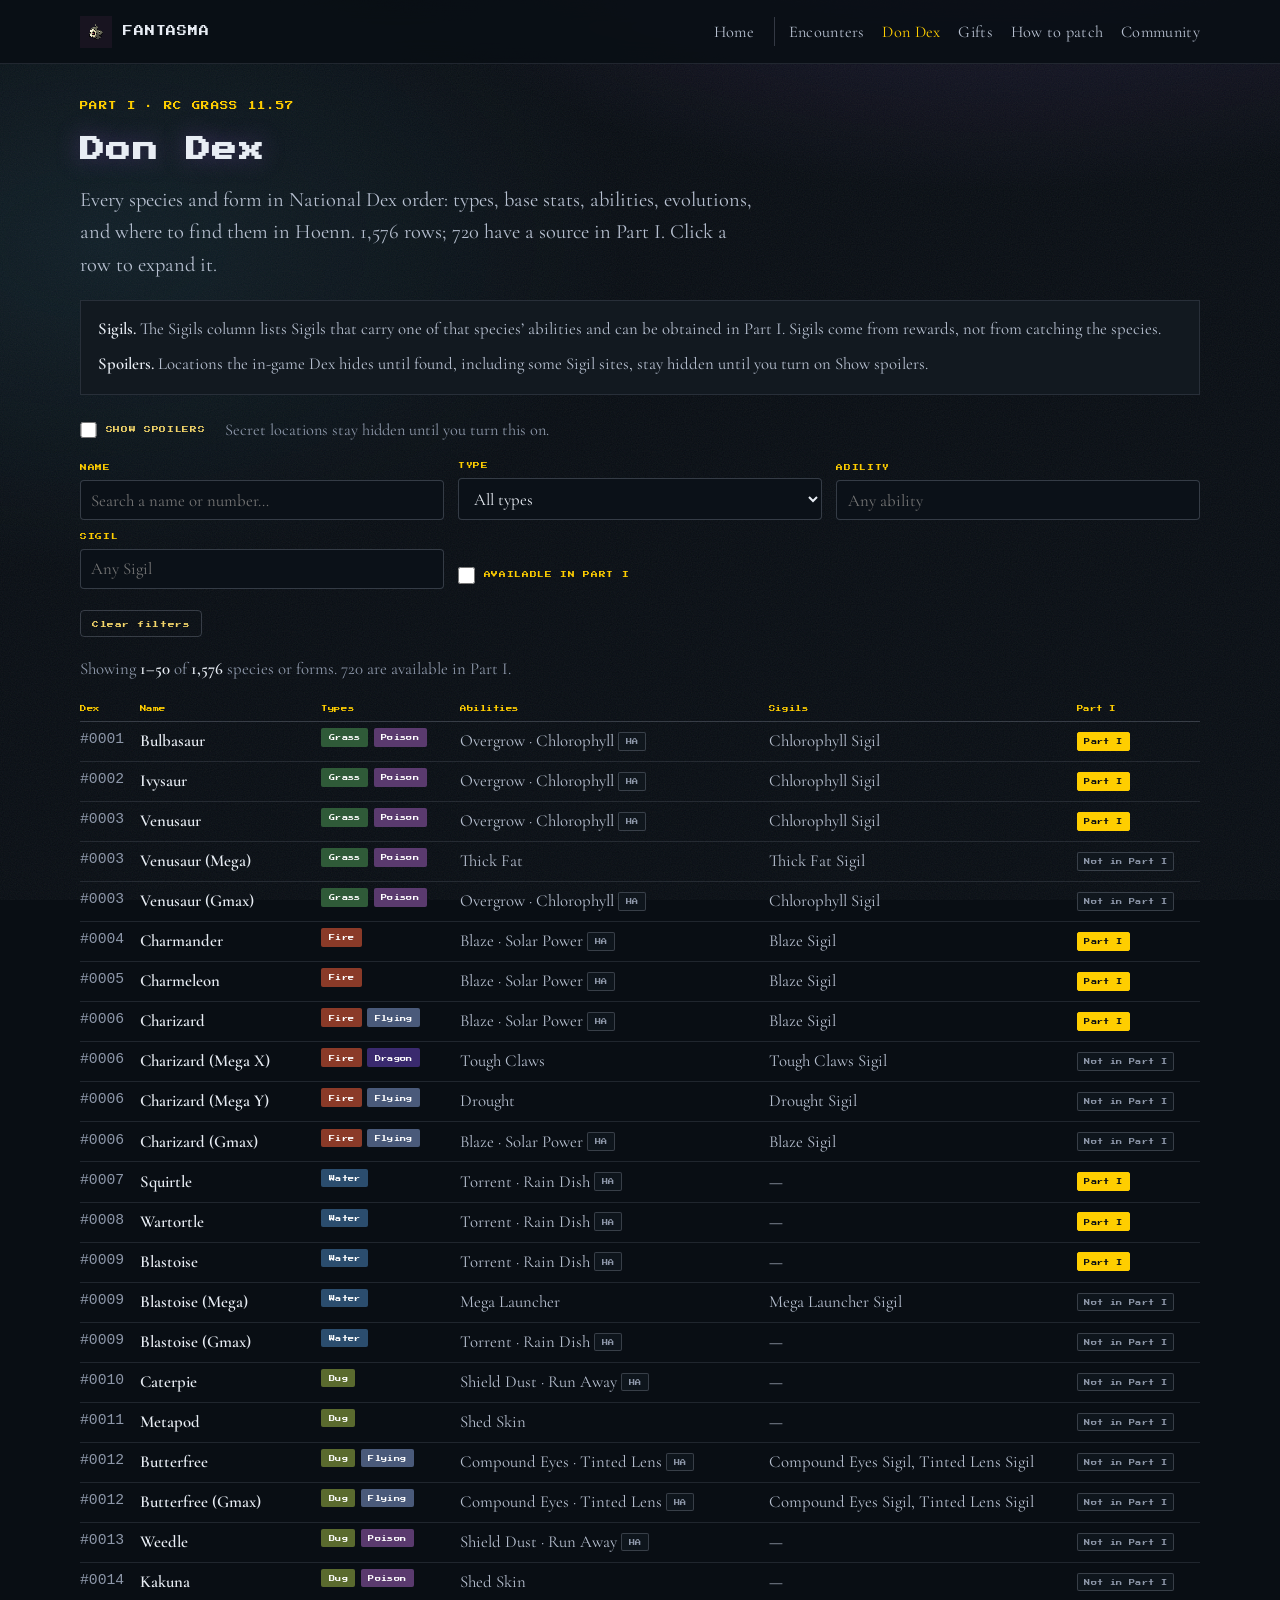
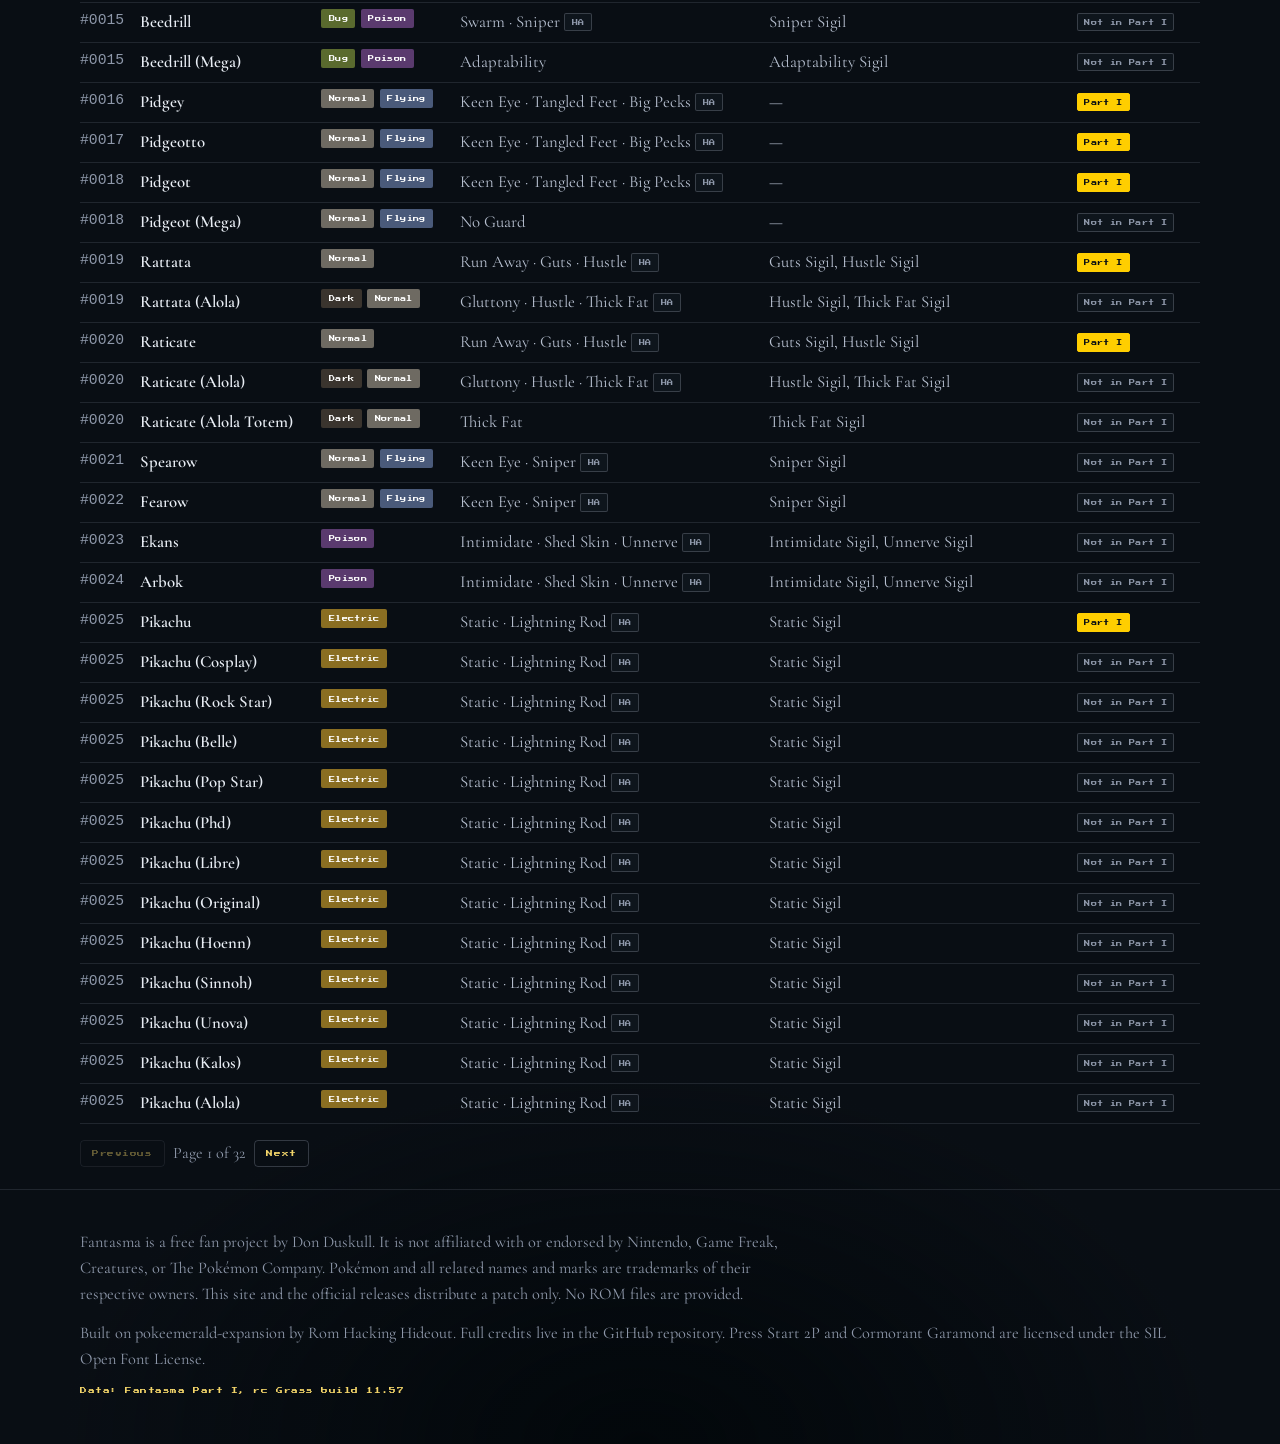
==== commit daf108ea: "Website data: rc Grass 11.57" ====
--- a/dondex.html
+++ b/dondex.html
@@ -4,7 +4,7 @@
   <meta charset="utf-8">
   <meta name="viewport" content="width=device-width, initial-scale=1">
   <title>Don Dex — Fantasma</title>
-  <meta name="description" content="The Don Dex for Fantasma Part I, rc Water build 11.12: 1,576 species and forms with types, stats, abilities, Sigils, evolutions and locations.">
+  <meta name="description" content="The Don Dex for Fantasma Part I, rc Grass build 11.57: 1,576 species and forms with types, stats, abilities, Sigils, evolutions and locations.">
   <meta name="theme-color" content="#090e14">
   <meta name="author" content="Don Duskull">
   <link rel="icon" type="image/png" sizes="32x32" href="assets/favicon-32.png">
@@ -37,7 +37,7 @@
   <main id="main">
     <section class="data-hero">
       <div class="wrap">
-        <p class="kicker">Part I · rc Water 11.12</p>
+        <p class="kicker">Part I · rc Grass 11.57</p>
         <h1>Don Dex</h1>
         <p class="intro">Every species and form in National Dex order: types, base stats, abilities, evolutions, and where to find them in Hoenn. 1,576 rows; 720 have a source in Part I. Click a row to expand it.</p>
         <div class="data-notes">
@@ -107,7 +107,7 @@
     <div class="wrap">
       <p class="legal">Fantasma is a free fan project by Don Duskull. It is not affiliated with or endorsed by Nintendo, Game Freak, Creatures, or The Pokémon Company. Pokémon and all related names and marks are trademarks of their respective owners. This site and the official releases distribute a patch only. No ROM files are provided.</p>
       <p class="credit">Built on pokeemerald-expansion by Rom Hacking Hideout. Full credits live in the GitHub repository. Press Start 2P and Cormorant Garamond are licensed under the SIL Open Font License.</p>
-      <p class="data-credit">Data: Fantasma Part I, rc Water build 11.12</p>
+      <p class="data-credit">Data: Fantasma Part I, rc Grass build 11.57</p>
     </div>
   </footer>
 
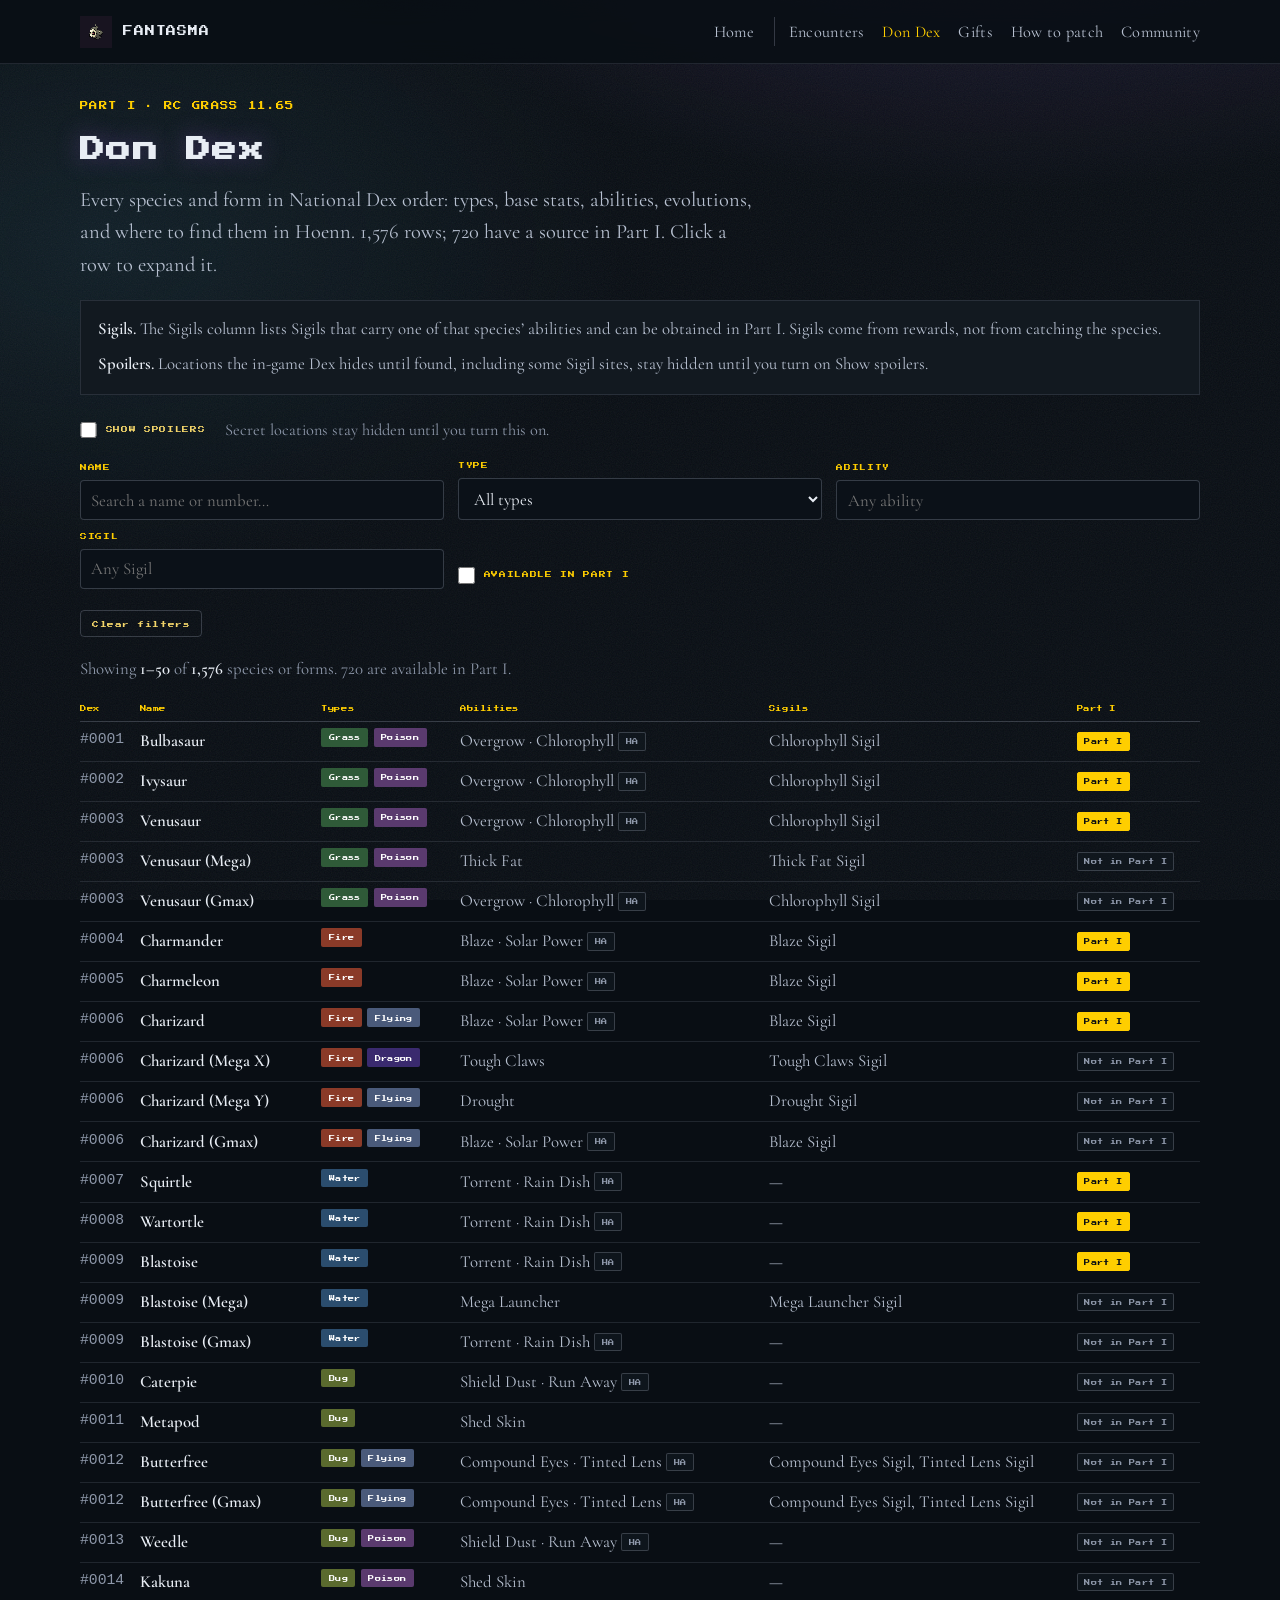
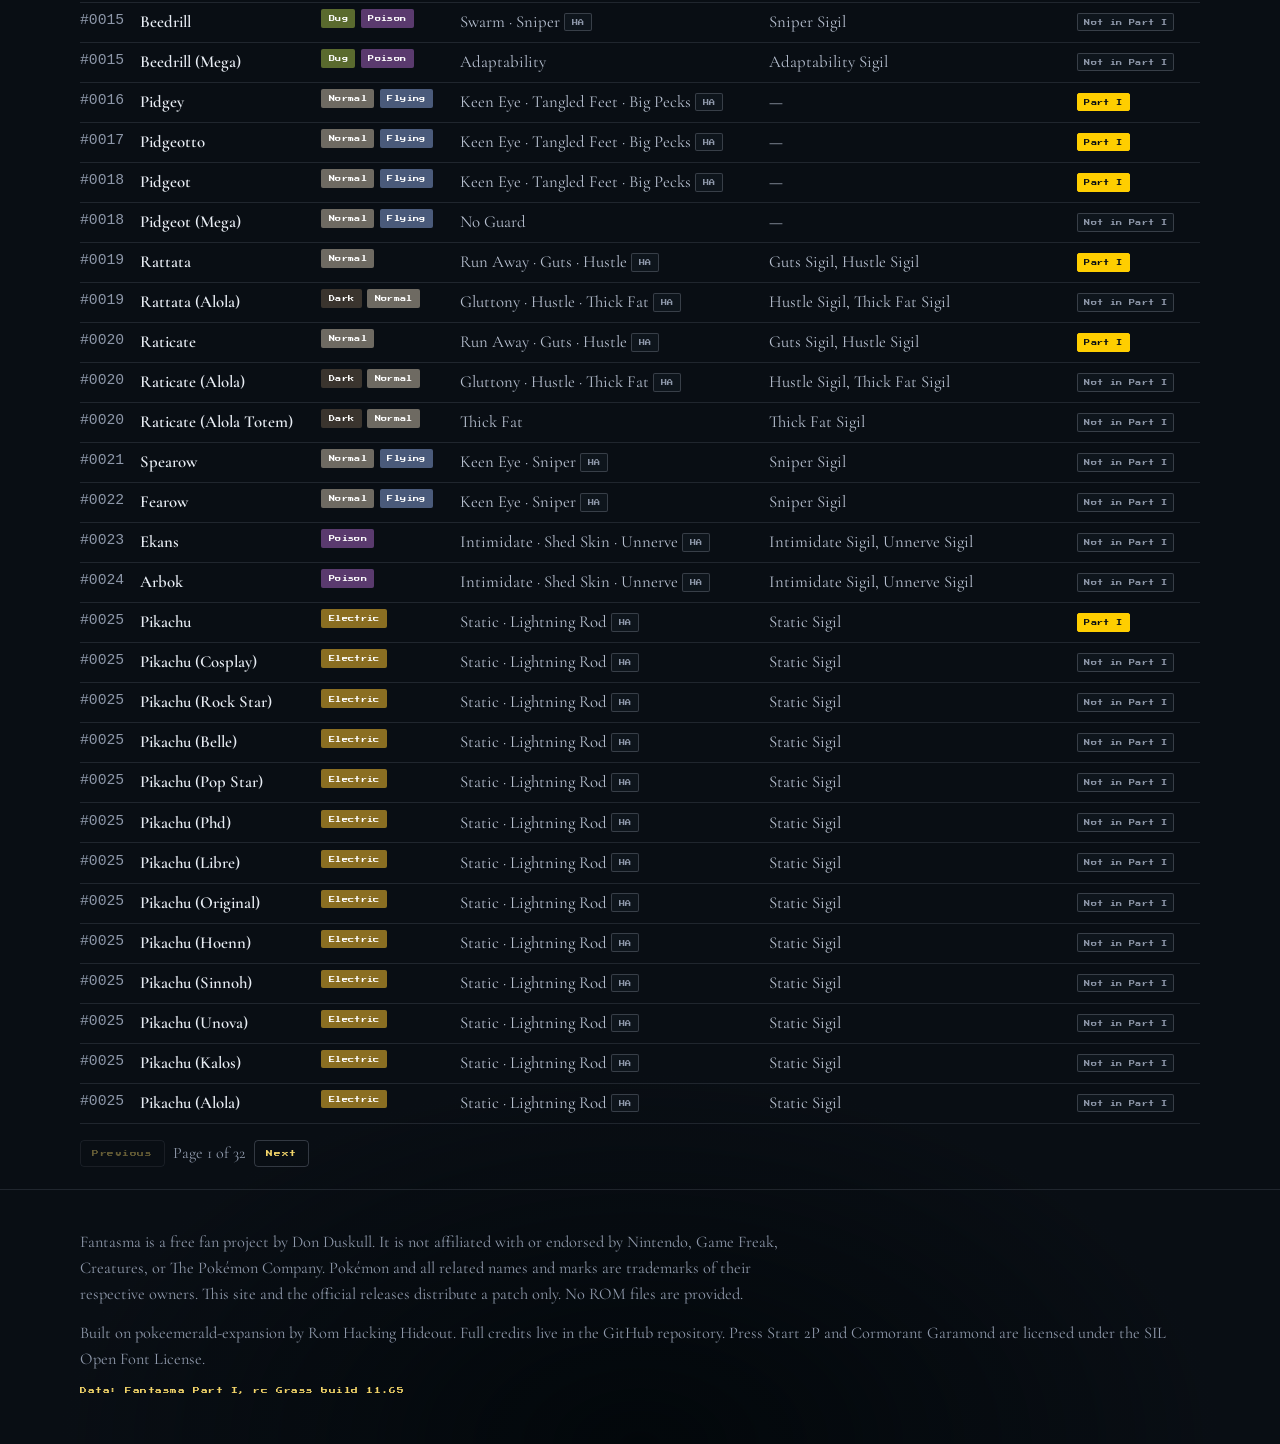
==== commit c455f62c: "rc Grass build 11.65: trailer re-cut (face card and VS screens), build labels" ====
--- a/dondex.html
+++ b/dondex.html
@@ -4,7 +4,7 @@
   <meta charset="utf-8">
   <meta name="viewport" content="width=device-width, initial-scale=1">
   <title>Don Dex — Fantasma</title>
-  <meta name="description" content="The Don Dex for Fantasma Part I, rc Grass build 11.57: 1,576 species and forms with types, stats, abilities, Sigils, evolutions and locations.">
+  <meta name="description" content="The Don Dex for Fantasma Part I, rc Grass build 11.65: 1,576 species and forms with types, stats, abilities, Sigils, evolutions and locations.">
   <meta name="theme-color" content="#090e14">
   <meta name="author" content="Don Duskull">
   <link rel="icon" type="image/png" sizes="32x32" href="assets/favicon-32.png">
@@ -37,7 +37,7 @@
   <main id="main">
     <section class="data-hero">
       <div class="wrap">
-        <p class="kicker">Part I · rc Grass 11.57</p>
+        <p class="kicker">Part I · rc Grass 11.65</p>
         <h1>Don Dex</h1>
         <p class="intro">Every species and form in National Dex order: types, base stats, abilities, evolutions, and where to find them in Hoenn. 1,576 rows; 720 have a source in Part I. Click a row to expand it.</p>
         <div class="data-notes">
@@ -107,7 +107,7 @@
     <div class="wrap">
       <p class="legal">Fantasma is a free fan project by Don Duskull. It is not affiliated with or endorsed by Nintendo, Game Freak, Creatures, or The Pokémon Company. Pokémon and all related names and marks are trademarks of their respective owners. This site and the official releases distribute a patch only. No ROM files are provided.</p>
       <p class="credit">Built on pokeemerald-expansion by Rom Hacking Hideout. Full credits live in the GitHub repository. Press Start 2P and Cormorant Garamond are licensed under the SIL Open Font License.</p>
-      <p class="data-credit">Data: Fantasma Part I, rc Grass build 11.57</p>
+      <p class="data-credit">Data: Fantasma Part I, rc Grass build 11.65</p>
     </div>
   </footer>
 
--- a/assets/style.css
+++ b/assets/style.css
@@ -432,6 +432,10 @@
   width: 100%;
   height: 100%;
   border: 0;
+}
+video.trailer-embed {
+  object-fit: contain;
+  background: var(--bg);
 }
 .trailer-note {
   margin: 0.9rem 0 0;
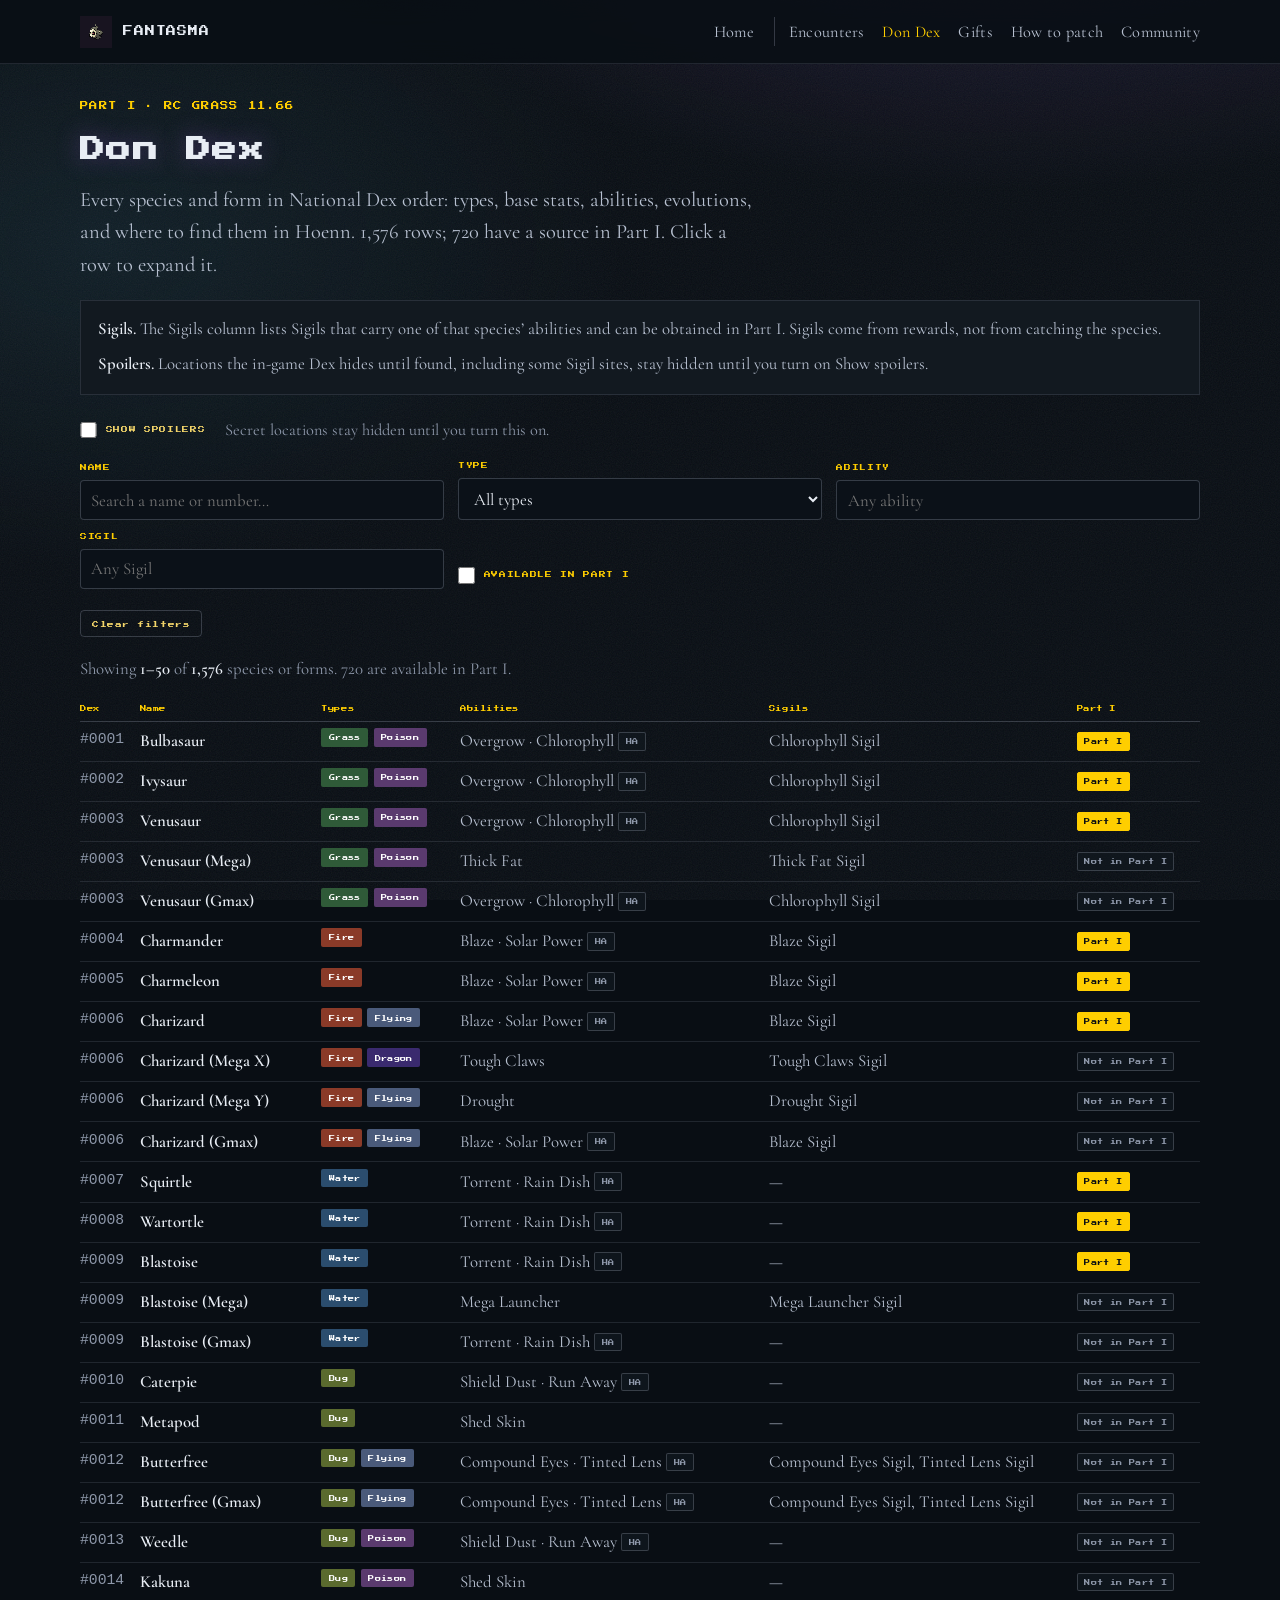
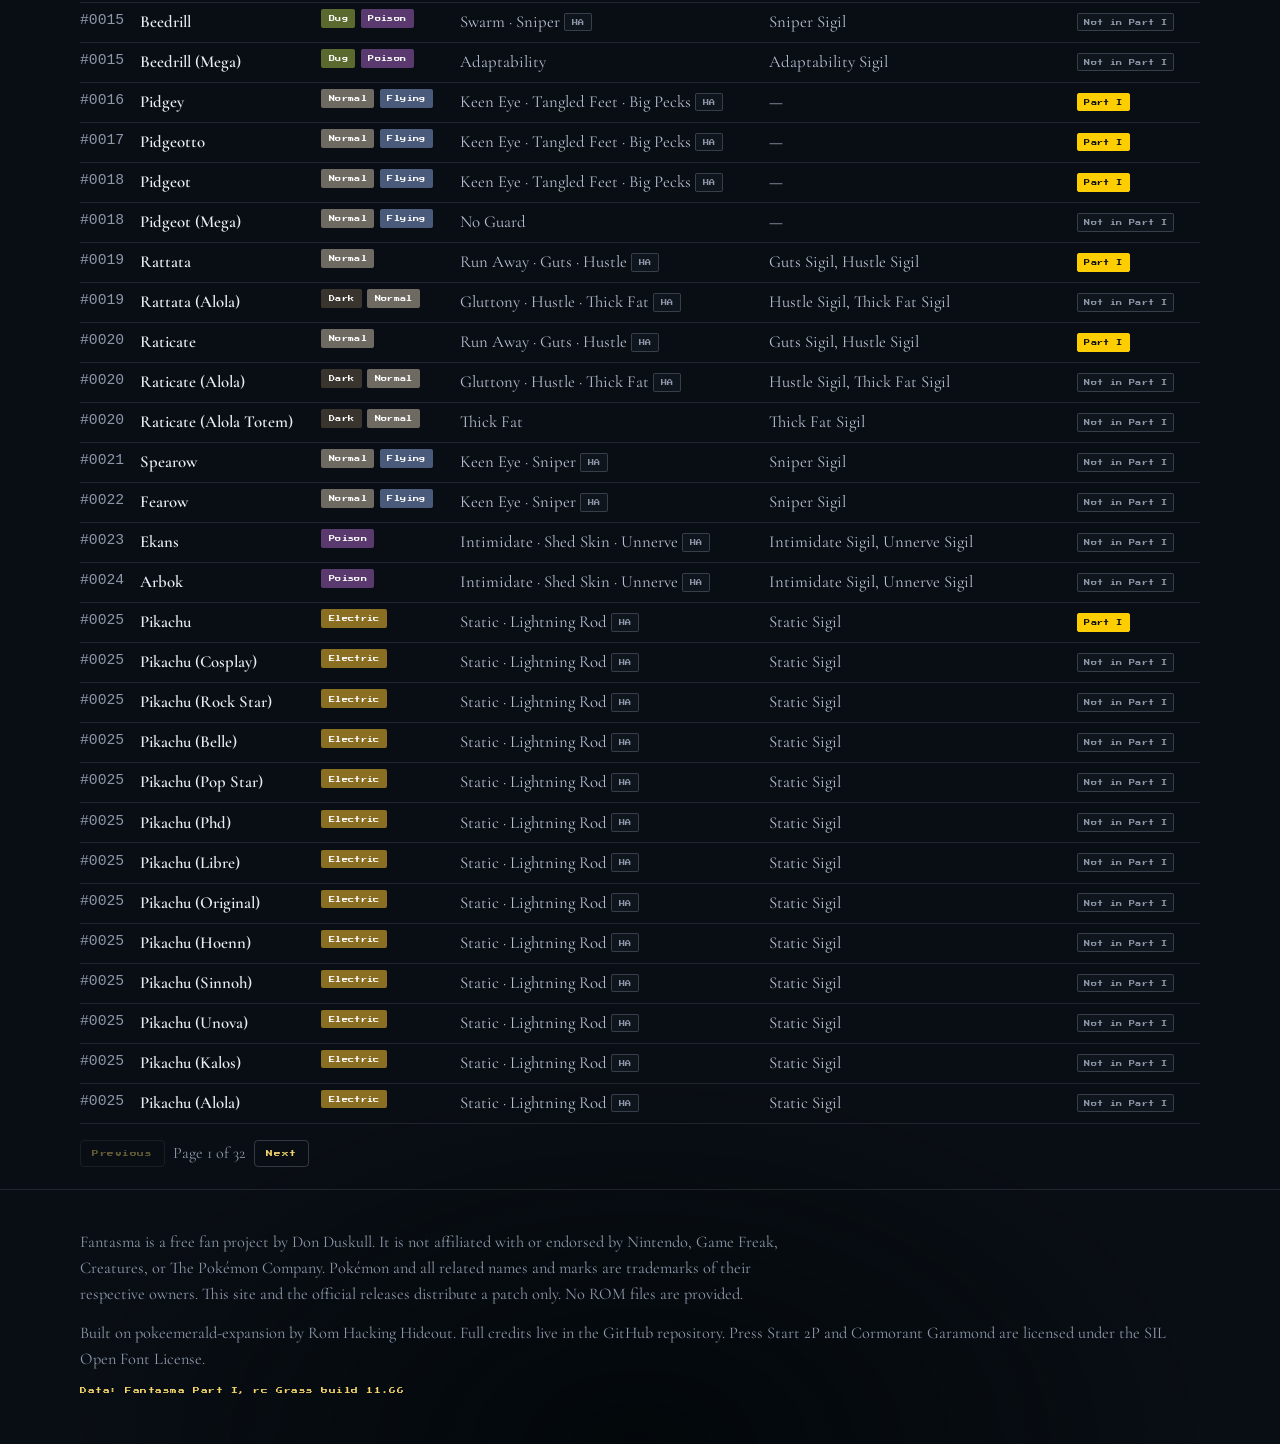
==== commit 0dcfff08: "rc Grass build 11.66: build labels" ====
--- a/dondex.html
+++ b/dondex.html
@@ -4,7 +4,7 @@
   <meta charset="utf-8">
   <meta name="viewport" content="width=device-width, initial-scale=1">
   <title>Don Dex — Fantasma</title>
-  <meta name="description" content="The Don Dex for Fantasma Part I, rc Grass build 11.65: 1,576 species and forms with types, stats, abilities, Sigils, evolutions and locations.">
+  <meta name="description" content="The Don Dex for Fantasma Part I, rc Grass build 11.66: 1,576 species and forms with types, stats, abilities, Sigils, evolutions and locations.">
   <meta name="theme-color" content="#090e14">
   <meta name="author" content="Don Duskull">
   <link rel="icon" type="image/png" sizes="32x32" href="assets/favicon-32.png">
@@ -37,7 +37,7 @@
   <main id="main">
     <section class="data-hero">
       <div class="wrap">
-        <p class="kicker">Part I · rc Grass 11.65</p>
+        <p class="kicker">Part I · rc Grass 11.66</p>
         <h1>Don Dex</h1>
         <p class="intro">Every species and form in National Dex order: types, base stats, abilities, evolutions, and where to find them in Hoenn. 1,576 rows; 720 have a source in Part I. Click a row to expand it.</p>
         <div class="data-notes">
@@ -107,7 +107,7 @@
     <div class="wrap">
       <p class="legal">Fantasma is a free fan project by Don Duskull. It is not affiliated with or endorsed by Nintendo, Game Freak, Creatures, or The Pokémon Company. Pokémon and all related names and marks are trademarks of their respective owners. This site and the official releases distribute a patch only. No ROM files are provided.</p>
       <p class="credit">Built on pokeemerald-expansion by Rom Hacking Hideout. Full credits live in the GitHub repository. Press Start 2P and Cormorant Garamond are licensed under the SIL Open Font License.</p>
-      <p class="data-credit">Data: Fantasma Part I, rc Grass build 11.65</p>
+      <p class="data-credit">Data: Fantasma Part I, rc Grass build 11.66</p>
     </div>
   </footer>
 
